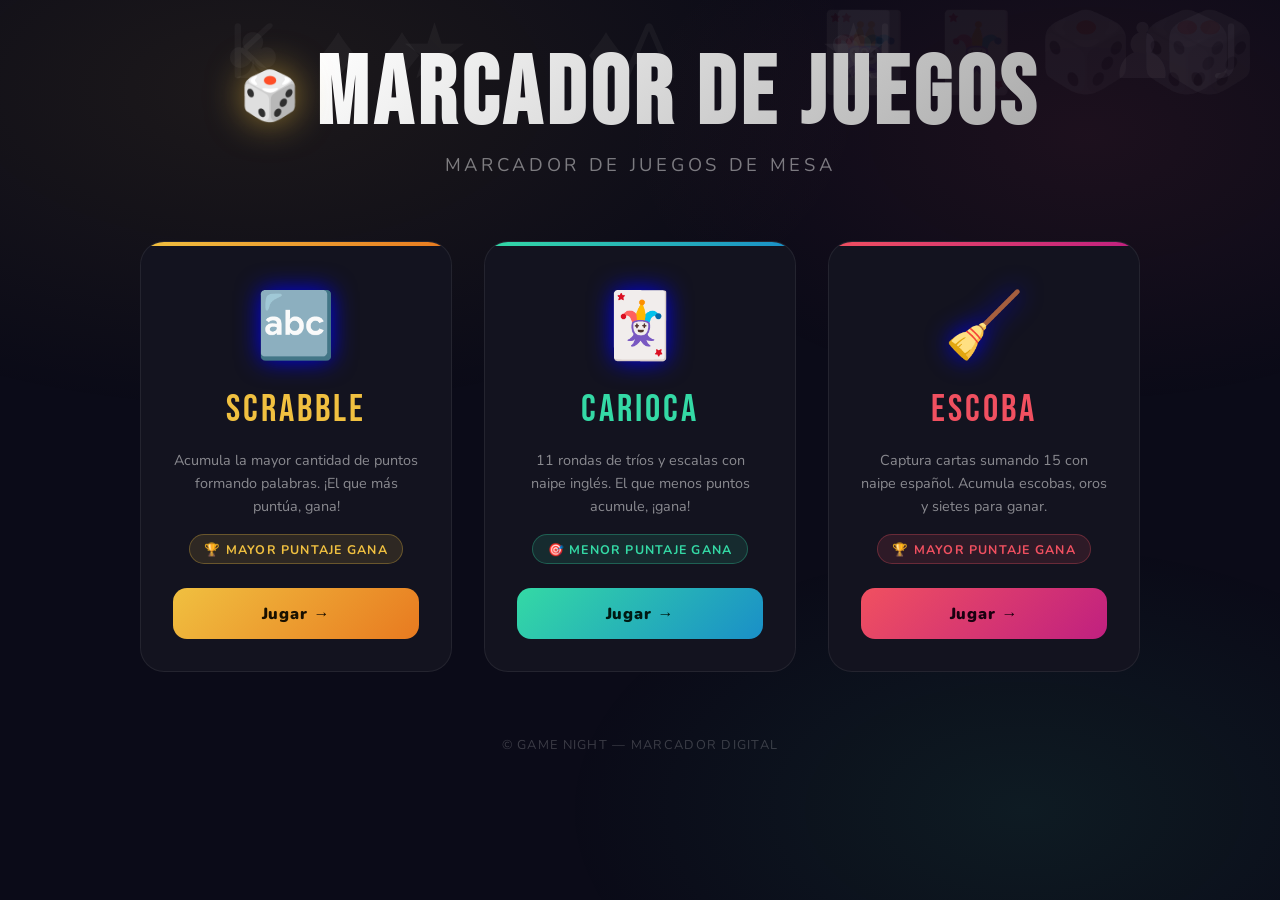
==== index.html @ a8ea11c2 "Add Game Points scoreboard app" ====
<!DOCTYPE html>
<html lang="es">
<head>
<meta charset="UTF-8">
<meta name="viewport" content="width=device-width, initial-scale=1.0">
<title>🎲 Marcador de Juegos</title>
<link href="https://fonts.googleapis.com/css2?family=Bebas+Neue&family=Nunito:wght@400;600;700;900&display=swap" rel="stylesheet">
<style>
  *, *::before, *::after { box-sizing: border-box; margin: 0; padding: 0; }

  :root {
    --bg: #0b0b18;
    --surface: #13131f;
    --border: rgba(255,255,255,0.07);
    --scrabble: #f0c040;
    --scrabble2: #e87a20;
    --carioca: #34d9a5;
    --carioca2: #1a8fc8;
    --escoba: #f05060;
    --escoba2: #c02080;
  }

  html, body {
    min-height: 100vh;
    background: var(--bg);
    font-family: 'Nunito', sans-serif;
    color: #fff;
    overflow-x: hidden;
  }

  /* Animated background */
  body::before {
    content: '';
    position: fixed; inset: 0; z-index: 0;
    background:
      radial-gradient(ellipse 80% 60% at 20% 10%, rgba(240,192,64,0.08) 0%, transparent 60%),
      radial-gradient(ellipse 60% 50% at 80% 90%, rgba(52,217,165,0.08) 0%, transparent 60%),
      radial-gradient(ellipse 60% 50% at 85% 15%, rgba(240,80,96,0.08) 0%, transparent 60%);
    pointer-events: none;
  }

  /* Floating cards bg */
  .bg-cards {
    position: fixed; inset: 0; z-index: 0; pointer-events: none; overflow: hidden;
  }
  .bg-card {
    position: absolute;
    font-size: clamp(3rem, 6vw, 7rem);
    opacity: 0.04;
    animation: floatCard linear infinite;
    user-select: none;
  }

  @keyframes floatCard {
    0%   { transform: translateY(110vh) rotate(0deg); opacity: 0; }
    5%   { opacity: 0.04; }
    95%  { opacity: 0.04; }
    100% { transform: translateY(-20vh) rotate(360deg); opacity: 0; }
  }

  .wrapper {
    position: relative; z-index: 1;
    min-height: 100vh;
    display: flex; flex-direction: column;
    align-items: center;
    padding: 3rem 1.5rem 4rem;
  }

  /* Header */
  .logo-row {
    display: flex; align-items: center; gap: 1rem;
    margin-bottom: 0.5rem;
    animation: fadeDown 0.7s ease both;
  }
  .logo-dice {
    font-size: 3rem;
    filter: drop-shadow(0 0 18px rgba(240,192,64,0.6));
    animation: spin 8s linear infinite;
  }
  @keyframes spin { to { transform: rotate(360deg); } }

  h1 {
    font-family: 'Bebas Neue', sans-serif;
    font-size: clamp(3rem, 9vw, 6rem);
    letter-spacing: 0.05em;
    background: linear-gradient(135deg, #fff 0%, #aaa 100%);
    -webkit-background-clip: text; -webkit-text-fill-color: transparent;
    line-height: 1;
  }

  .subtitle {
    font-size: clamp(0.9rem, 2.5vw, 1.15rem);
    color: rgba(255,255,255,0.45);
    letter-spacing: 0.2em;
    text-transform: uppercase;
    margin-bottom: 4rem;
    animation: fadeDown 0.7s 0.15s ease both;
  }

  @keyframes fadeDown {
    from { opacity:0; transform:translateY(-20px); }
    to   { opacity:1; transform:translateY(0); }
  }

  /* Game cards */
  .games-grid {
    display: grid;
    grid-template-columns: repeat(auto-fit, minmax(280px, 1fr));
    gap: 2rem;
    width: 100%; max-width: 1000px;
  }

  .game-card {
    position: relative;
    background: var(--surface);
    border: 1px solid var(--border);
    border-radius: 24px;
    padding: 2.5rem 2rem 2rem;
    display: flex; flex-direction: column; align-items: center;
    gap: 1rem;
    overflow: hidden;
    cursor: pointer;
    transition: transform 0.3s, box-shadow 0.3s, border-color 0.3s;
    text-decoration: none;
    animation: cardIn 0.6s ease both;
  }
  .game-card:nth-child(1) { animation-delay: 0.2s; }
  .game-card:nth-child(2) { animation-delay: 0.35s; }
  .game-card:nth-child(3) { animation-delay: 0.5s; }

  @keyframes cardIn {
    from { opacity:0; transform:translateY(30px) scale(0.95); }
    to   { opacity:1; transform:translateY(0) scale(1); }
  }

  /* Glow blob */
  .game-card::before {
    content: '';
    position: absolute;
    width: 200px; height: 200px;
    border-radius: 50%;
    filter: blur(60px);
    top: -60px; left: 50%; transform: translateX(-50%);
    opacity: 0;
    transition: opacity 0.4s;
  }
  .game-card:hover::before { opacity: 1; }
  .card-scrabble::before  { background: var(--scrabble); }
  .card-carioca::before   { background: var(--carioca); }
  .card-escoba::before    { background: var(--escoba); }

  .game-card:hover {
    transform: translateY(-8px) scale(1.02);
  }
  .card-scrabble:hover  { box-shadow: 0 20px 60px rgba(240,192,64,0.25); border-color: rgba(240,192,64,0.4); }
  .card-carioca:hover   { box-shadow: 0 20px 60px rgba(52,217,165,0.25); border-color: rgba(52,217,165,0.4); }
  .card-escoba:hover    { box-shadow: 0 20px 60px rgba(240,80,96,0.25);  border-color: rgba(240,80,96,0.4); }

  /* Top accent bar */
  .card-accent {
    position: absolute; top: 0; left: 0; right: 0; height: 4px; border-radius: 24px 24px 0 0;
  }
  .card-scrabble .card-accent { background: linear-gradient(90deg, var(--scrabble), var(--scrabble2)); }
  .card-carioca  .card-accent { background: linear-gradient(90deg, var(--carioca), var(--carioca2)); }
  .card-escoba   .card-accent { background: linear-gradient(90deg, var(--escoba), var(--escoba2)); }

  .card-emoji {
    font-size: 4rem;
    filter: drop-shadow(0 0 12px currentColor);
    transition: transform 0.3s;
    position: relative; z-index: 1;
  }
  .game-card:hover .card-emoji { transform: scale(1.15) rotate(-5deg); }

  .card-title {
    font-family: 'Bebas Neue', sans-serif;
    font-size: 2.4rem;
    letter-spacing: 0.08em;
    position: relative; z-index: 1;
  }
  .card-scrabble .card-title  { color: var(--scrabble); }
  .card-carioca  .card-title  { color: var(--carioca); }
  .card-escoba   .card-title  { color: var(--escoba); }

  .card-desc {
    font-size: 0.9rem;
    color: rgba(255,255,255,0.5);
    text-align: center;
    line-height: 1.6;
    position: relative; z-index: 1;
  }

  .card-tag {
    display: inline-flex; align-items: center; gap: 0.4rem;
    font-size: 0.78rem; font-weight: 700;
    text-transform: uppercase; letter-spacing: 0.1em;
    padding: 0.35rem 0.9rem;
    border-radius: 999px;
    position: relative; z-index: 1;
    margin-top: auto;
  }
  .card-scrabble .card-tag { background: rgba(240,192,64,0.12); color: var(--scrabble); border: 1px solid rgba(240,192,64,0.3); }
  .card-carioca  .card-tag { background: rgba(52,217,165,0.12); color: var(--carioca); border: 1px solid rgba(52,217,165,0.3); }
  .card-escoba   .card-tag { background: rgba(240,80,96,0.12);  color: var(--escoba);  border: 1px solid rgba(240,80,96,0.3); }

  .btn-play {
    width: 100%;
    padding: 0.9rem;
    border-radius: 14px;
    border: none;
    font-family: 'Nunito', sans-serif;
    font-size: 1rem; font-weight: 900;
    letter-spacing: 0.05em;
    cursor: pointer;
    transition: opacity 0.2s, transform 0.2s;
    position: relative; z-index: 1;
    margin-top: 0.5rem;
  }
  .btn-play:hover { opacity: 0.88; transform: scale(0.98); }
  .card-scrabble .btn-play { background: linear-gradient(135deg, var(--scrabble), var(--scrabble2)); color: #1a1000; }
  .card-carioca  .btn-play { background: linear-gradient(135deg, var(--carioca), var(--carioca2)); color: #001a12; }
  .card-escoba   .btn-play { background: linear-gradient(135deg, var(--escoba), var(--escoba2)); color: #1a0010; }

  /* Footer */
  .footer {
    margin-top: 4rem;
    font-size: 0.8rem;
    color: rgba(255,255,255,0.2);
    letter-spacing: 0.1em;
    text-transform: uppercase;
    animation: fadeDown 0.7s 0.7s ease both;
  }

  @media (max-width: 480px) {
    .wrapper { padding: 2rem 1rem 3rem; }
    .games-grid { grid-template-columns: 1fr; }
    .logo-dice { display: none; }
  }
</style>
</head>
<body>

<div class="bg-cards" id="bgCards"></div>

<div class="wrapper">
  <div class="logo-row">
    <span class="logo-dice">🎲</span>
    <h1>Marcador de Juegos</h1>
  </div>
  <p class="subtitle">Marcador de Juegos de Mesa</p>

  <div class="games-grid">

    <!-- Scrabble -->
    <a class="game-card card-scrabble" href="scrabble.html" target="_blank">
      <div class="card-accent"></div>
      <div class="card-emoji">🔤</div>
      <div class="card-title">Scrabble</div>
      <p class="card-desc">Acumula la mayor cantidad de puntos formando palabras. ¡El que más puntúa, gana!</p>
      <span class="card-tag">🏆 Mayor puntaje gana</span>
      <button class="btn-play">Jugar →</button>
    </a>

    <!-- Carioca -->
    <a class="game-card card-carioca" href="carioca.html" target="_blank">
      <div class="card-accent"></div>
      <div class="card-emoji">🃏</div>
      <div class="card-title">Carioca</div>
      <p class="card-desc">11 rondas de tríos y escalas con naipe inglés. El que menos puntos acumule, ¡gana!</p>
      <span class="card-tag">🎯 Menor puntaje gana</span>
      <button class="btn-play">Jugar →</button>
    </a>

    <!-- Escoba -->
    <a class="game-card card-escoba" href="escoba.html" target="_blank">
      <div class="card-accent"></div>
      <div class="card-emoji">🧹</div>
      <div class="card-title">Escoba</div>
      <p class="card-desc">Captura cartas sumando 15 con naipe español. Acumula escobas, oros y sietes para ganar.</p>
      <span class="card-tag">🏆 Mayor puntaje gana</span>
      <button class="btn-play">Jugar →</button>
    </a>

  </div>

  <p class="footer">© Game Night — Marcador Digital</p>
</div>

<script>
  const symbols = ['♠','♥','♦','♣','🃏','★','♟','🎲','A','K','Q','J'];
  const container = document.getElementById('bgCards');
  for (let i = 0; i < 18; i++) {
    const el = document.createElement('div');
    el.className = 'bg-card';
    el.textContent = symbols[Math.floor(Math.random() * symbols.length)];
    el.style.left = `${Math.random() * 100}%`;
    el.style.animationDuration = `${12 + Math.random() * 18}s`;
    el.style.animationDelay = `${-Math.random() * 20}s`;
    container.appendChild(el);
  }
</script>
</body>
</html>
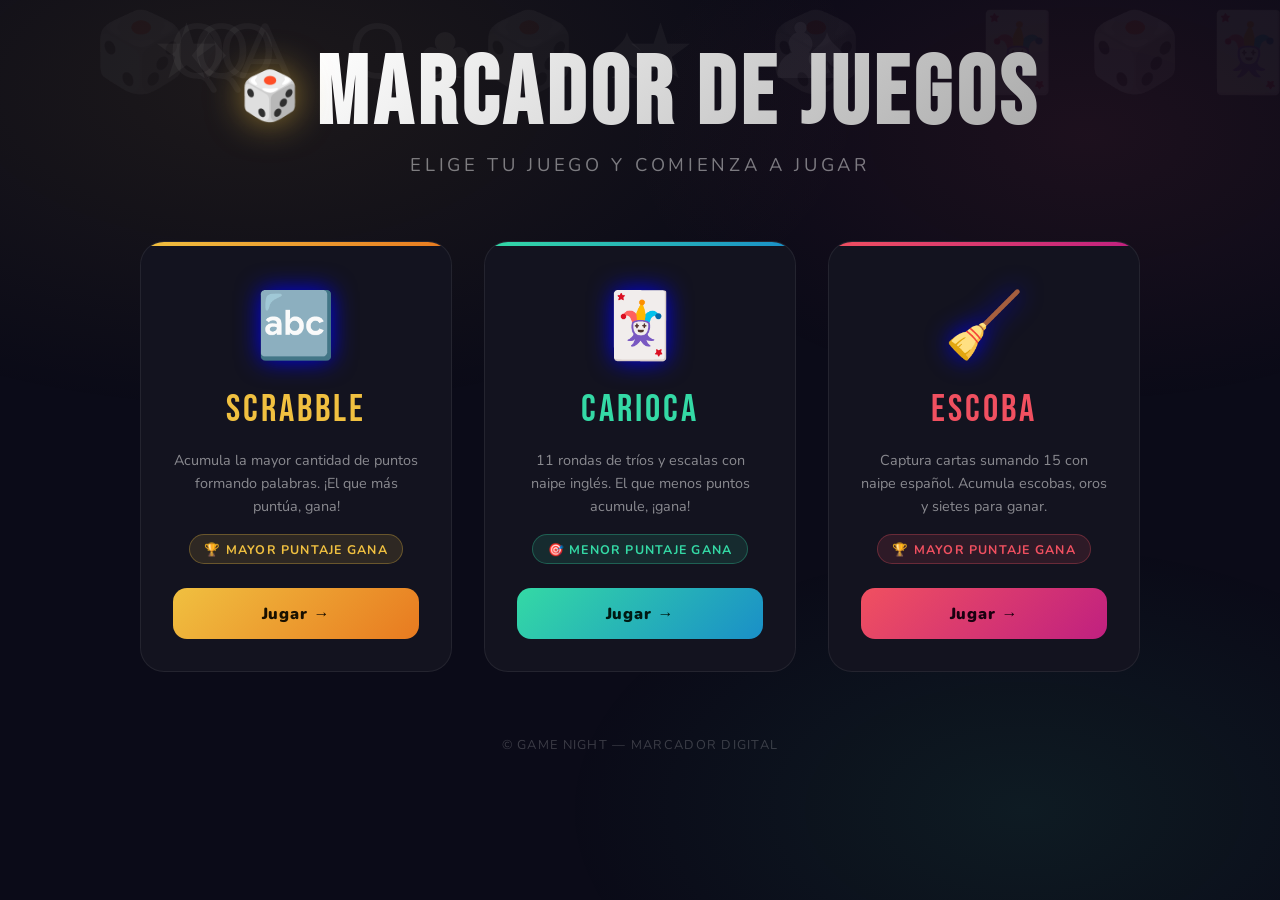
==== commit 5069ea80: "feat: UX improvements across all 3 game scorecards - Add inline total score badge next to player nam" ====
--- a/index.html
+++ b/index.html
@@ -247,7 +247,7 @@
     <span class="logo-dice">🎲</span>
     <h1>Marcador de Juegos</h1>
   </div>
-  <p class="subtitle">Marcador de Juegos de Mesa</p>
+  <p class="subtitle">Elige tu juego y comienza a jugar</p>
 
   <div class="games-grid">
 
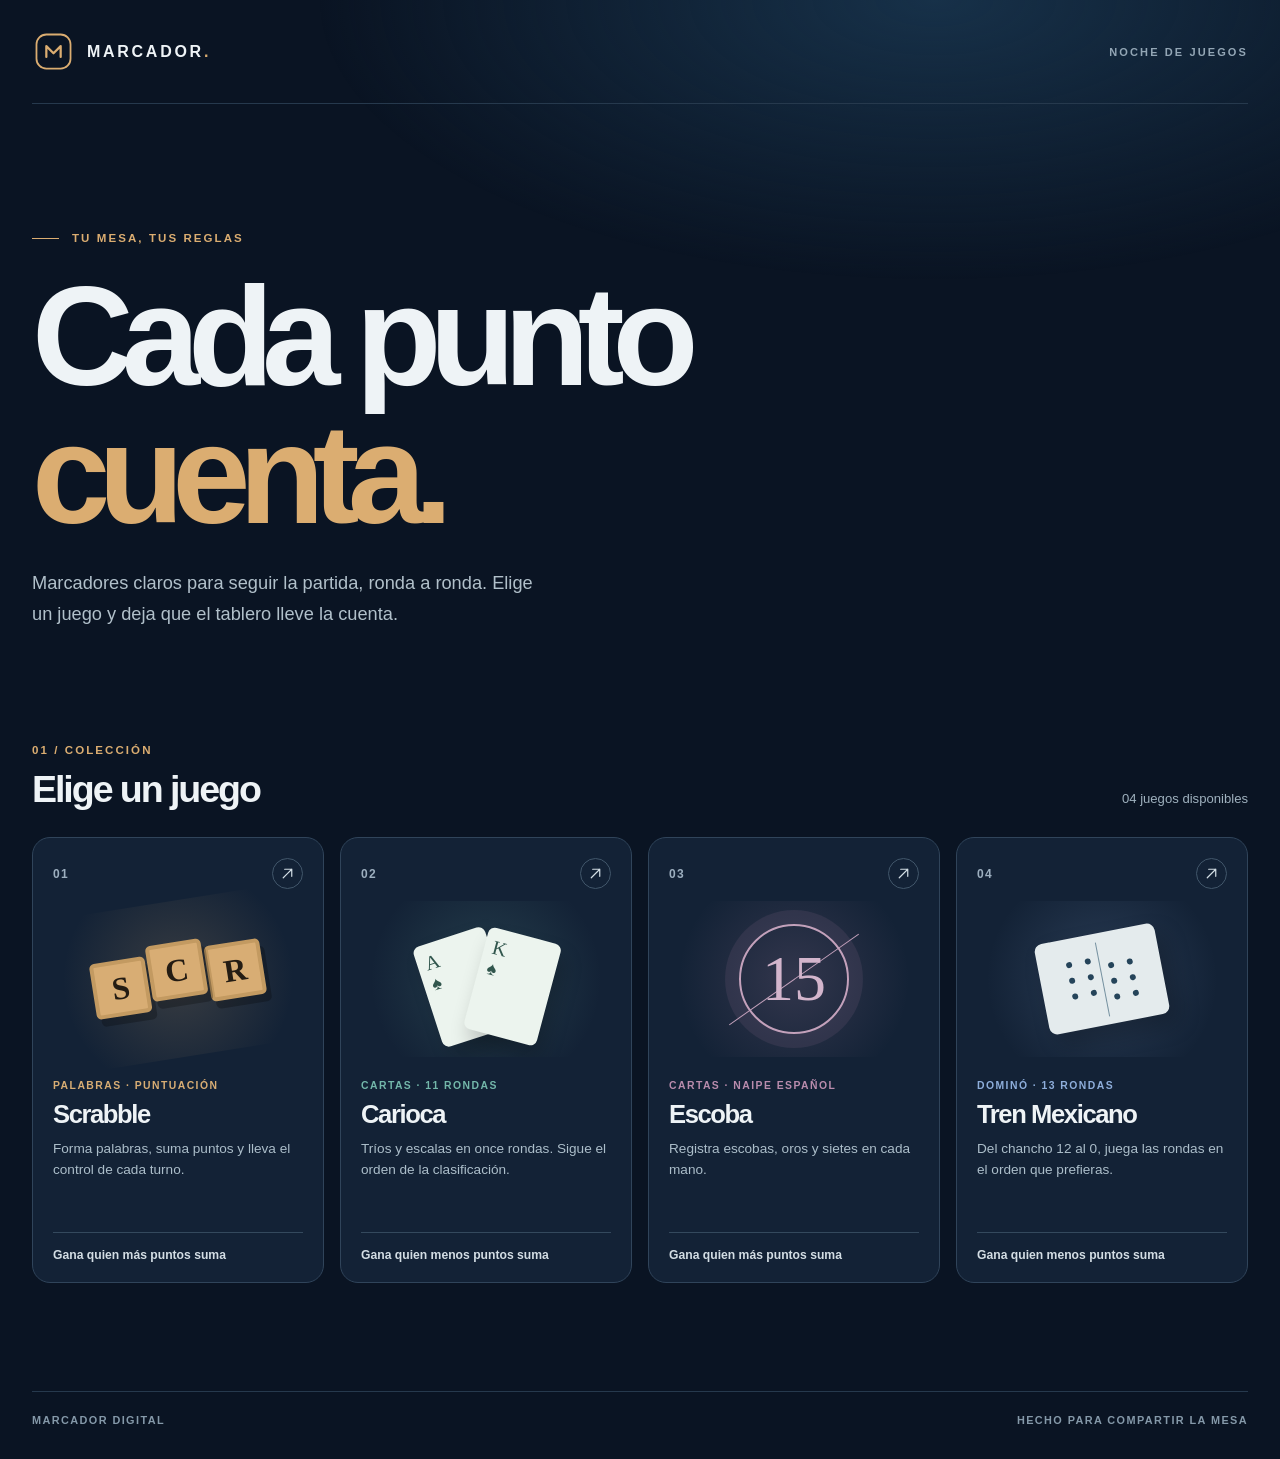
==== commit 8dfbebf5: "feat: add Mexican Train scorecard and saved games" ====
--- a/index.html
+++ b/index.html
@@ -1,303 +1,50 @@
 <!DOCTYPE html>
 <html lang="es">
 <head>
-<meta charset="UTF-8">
-<meta name="viewport" content="width=device-width, initial-scale=1.0">
-<title>🎲 Marcador de Juegos</title>
-<link href="https://fonts.googleapis.com/css2?family=Bebas+Neue&family=Nunito:wght@400;600;700;900&display=swap" rel="stylesheet">
-<style>
-  *, *::before, *::after { box-sizing: border-box; margin: 0; padding: 0; }
-
-  :root {
-    --bg: #0b0b18;
-    --surface: #13131f;
-    --border: rgba(255,255,255,0.07);
-    --scrabble: #f0c040;
-    --scrabble2: #e87a20;
-    --carioca: #34d9a5;
-    --carioca2: #1a8fc8;
-    --escoba: #f05060;
-    --escoba2: #c02080;
-  }
-
-  html, body {
-    min-height: 100vh;
-    background: var(--bg);
-    font-family: 'Nunito', sans-serif;
-    color: #fff;
-    overflow-x: hidden;
-  }
-
-  /* Animated background */
-  body::before {
-    content: '';
-    position: fixed; inset: 0; z-index: 0;
-    background:
-      radial-gradient(ellipse 80% 60% at 20% 10%, rgba(240,192,64,0.08) 0%, transparent 60%),
-      radial-gradient(ellipse 60% 50% at 80% 90%, rgba(52,217,165,0.08) 0%, transparent 60%),
-      radial-gradient(ellipse 60% 50% at 85% 15%, rgba(240,80,96,0.08) 0%, transparent 60%);
-    pointer-events: none;
-  }
-
-  /* Floating cards bg */
-  .bg-cards {
-    position: fixed; inset: 0; z-index: 0; pointer-events: none; overflow: hidden;
-  }
-  .bg-card {
-    position: absolute;
-    font-size: clamp(3rem, 6vw, 7rem);
-    opacity: 0.04;
-    animation: floatCard linear infinite;
-    user-select: none;
-  }
-
-  @keyframes floatCard {
-    0%   { transform: translateY(110vh) rotate(0deg); opacity: 0; }
-    5%   { opacity: 0.04; }
-    95%  { opacity: 0.04; }
-    100% { transform: translateY(-20vh) rotate(360deg); opacity: 0; }
-  }
-
-  .wrapper {
-    position: relative; z-index: 1;
-    min-height: 100vh;
-    display: flex; flex-direction: column;
-    align-items: center;
-    padding: 3rem 1.5rem 4rem;
-  }
-
-  /* Header */
-  .logo-row {
-    display: flex; align-items: center; gap: 1rem;
-    margin-bottom: 0.5rem;
-    animation: fadeDown 0.7s ease both;
-  }
-  .logo-dice {
-    font-size: 3rem;
-    filter: drop-shadow(0 0 18px rgba(240,192,64,0.6));
-    animation: spin 8s linear infinite;
-  }
-  @keyframes spin { to { transform: rotate(360deg); } }
-
-  h1 {
-    font-family: 'Bebas Neue', sans-serif;
-    font-size: clamp(3rem, 9vw, 6rem);
-    letter-spacing: 0.05em;
-    background: linear-gradient(135deg, #fff 0%, #aaa 100%);
-    -webkit-background-clip: text; -webkit-text-fill-color: transparent;
-    line-height: 1;
-  }
-
-  .subtitle {
-    font-size: clamp(0.9rem, 2.5vw, 1.15rem);
-    color: rgba(255,255,255,0.45);
-    letter-spacing: 0.2em;
-    text-transform: uppercase;
-    margin-bottom: 4rem;
-    animation: fadeDown 0.7s 0.15s ease both;
-  }
-
-  @keyframes fadeDown {
-    from { opacity:0; transform:translateY(-20px); }
-    to   { opacity:1; transform:translateY(0); }
-  }
-
-  /* Game cards */
-  .games-grid {
-    display: grid;
-    grid-template-columns: repeat(auto-fit, minmax(280px, 1fr));
-    gap: 2rem;
-    width: 100%; max-width: 1000px;
-  }
-
-  .game-card {
-    position: relative;
-    background: var(--surface);
-    border: 1px solid var(--border);
-    border-radius: 24px;
-    padding: 2.5rem 2rem 2rem;
-    display: flex; flex-direction: column; align-items: center;
-    gap: 1rem;
-    overflow: hidden;
-    cursor: pointer;
-    transition: transform 0.3s, box-shadow 0.3s, border-color 0.3s;
-    text-decoration: none;
-    animation: cardIn 0.6s ease both;
-  }
-  .game-card:nth-child(1) { animation-delay: 0.2s; }
-  .game-card:nth-child(2) { animation-delay: 0.35s; }
-  .game-card:nth-child(3) { animation-delay: 0.5s; }
-
-  @keyframes cardIn {
-    from { opacity:0; transform:translateY(30px) scale(0.95); }
-    to   { opacity:1; transform:translateY(0) scale(1); }
-  }
-
-  /* Glow blob */
-  .game-card::before {
-    content: '';
-    position: absolute;
-    width: 200px; height: 200px;
-    border-radius: 50%;
-    filter: blur(60px);
-    top: -60px; left: 50%; transform: translateX(-50%);
-    opacity: 0;
-    transition: opacity 0.4s;
-  }
-  .game-card:hover::before { opacity: 1; }
-  .card-scrabble::before  { background: var(--scrabble); }
-  .card-carioca::before   { background: var(--carioca); }
-  .card-escoba::before    { background: var(--escoba); }
-
-  .game-card:hover {
-    transform: translateY(-8px) scale(1.02);
-  }
-  .card-scrabble:hover  { box-shadow: 0 20px 60px rgba(240,192,64,0.25); border-color: rgba(240,192,64,0.4); }
-  .card-carioca:hover   { box-shadow: 0 20px 60px rgba(52,217,165,0.25); border-color: rgba(52,217,165,0.4); }
-  .card-escoba:hover    { box-shadow: 0 20px 60px rgba(240,80,96,0.25);  border-color: rgba(240,80,96,0.4); }
-
-  /* Top accent bar */
-  .card-accent {
-    position: absolute; top: 0; left: 0; right: 0; height: 4px; border-radius: 24px 24px 0 0;
-  }
-  .card-scrabble .card-accent { background: linear-gradient(90deg, var(--scrabble), var(--scrabble2)); }
-  .card-carioca  .card-accent { background: linear-gradient(90deg, var(--carioca), var(--carioca2)); }
-  .card-escoba   .card-accent { background: linear-gradient(90deg, var(--escoba), var(--escoba2)); }
-
-  .card-emoji {
-    font-size: 4rem;
-    filter: drop-shadow(0 0 12px currentColor);
-    transition: transform 0.3s;
-    position: relative; z-index: 1;
-  }
-  .game-card:hover .card-emoji { transform: scale(1.15) rotate(-5deg); }
-
-  .card-title {
-    font-family: 'Bebas Neue', sans-serif;
-    font-size: 2.4rem;
-    letter-spacing: 0.08em;
-    position: relative; z-index: 1;
-  }
-  .card-scrabble .card-title  { color: var(--scrabble); }
-  .card-carioca  .card-title  { color: var(--carioca); }
-  .card-escoba   .card-title  { color: var(--escoba); }
-
-  .card-desc {
-    font-size: 0.9rem;
-    color: rgba(255,255,255,0.5);
-    text-align: center;
-    line-height: 1.6;
-    position: relative; z-index: 1;
-  }
-
-  .card-tag {
-    display: inline-flex; align-items: center; gap: 0.4rem;
-    font-size: 0.78rem; font-weight: 700;
-    text-transform: uppercase; letter-spacing: 0.1em;
-    padding: 0.35rem 0.9rem;
-    border-radius: 999px;
-    position: relative; z-index: 1;
-    margin-top: auto;
-  }
-  .card-scrabble .card-tag { background: rgba(240,192,64,0.12); color: var(--scrabble); border: 1px solid rgba(240,192,64,0.3); }
-  .card-carioca  .card-tag { background: rgba(52,217,165,0.12); color: var(--carioca); border: 1px solid rgba(52,217,165,0.3); }
-  .card-escoba   .card-tag { background: rgba(240,80,96,0.12);  color: var(--escoba);  border: 1px solid rgba(240,80,96,0.3); }
-
-  .btn-play {
-    width: 100%;
-    padding: 0.9rem;
-    border-radius: 14px;
-    border: none;
-    font-family: 'Nunito', sans-serif;
-    font-size: 1rem; font-weight: 900;
-    letter-spacing: 0.05em;
-    cursor: pointer;
-    transition: opacity 0.2s, transform 0.2s;
-    position: relative; z-index: 1;
-    margin-top: 0.5rem;
-  }
-  .btn-play:hover { opacity: 0.88; transform: scale(0.98); }
-  .card-scrabble .btn-play { background: linear-gradient(135deg, var(--scrabble), var(--scrabble2)); color: #1a1000; }
-  .card-carioca  .btn-play { background: linear-gradient(135deg, var(--carioca), var(--carioca2)); color: #001a12; }
-  .card-escoba   .btn-play { background: linear-gradient(135deg, var(--escoba), var(--escoba2)); color: #1a0010; }
-
-  /* Footer */
-  .footer {
-    margin-top: 4rem;
-    font-size: 0.8rem;
-    color: rgba(255,255,255,0.2);
-    letter-spacing: 0.1em;
-    text-transform: uppercase;
-    animation: fadeDown 0.7s 0.7s ease both;
-  }
-
-  @media (max-width: 480px) {
-    .wrapper { padding: 2rem 1rem 3rem; }
-    .games-grid { grid-template-columns: 1fr; }
-    .logo-dice { display: none; }
-  }
-</style>
+  <meta charset="UTF-8">
+  <meta name="viewport" content="width=device-width, initial-scale=1.0">
+  <meta name="theme-color" content="#0a1423">
+  <title>Marcador de Juegos</title>
+  <link rel="stylesheet" href="theme.css">
 </head>
-<body>
-
-<div class="bg-cards" id="bgCards"></div>
-
-<div class="wrapper">
-  <div class="logo-row">
-    <span class="logo-dice">🎲</span>
-    <h1>Marcador de Juegos</h1>
-  </div>
-  <p class="subtitle">Elige tu juego y comienza a jugar</p>
-
-  <div class="games-grid">
-
-    <!-- Scrabble -->
-    <a class="game-card card-scrabble" href="scrabble.html" target="_blank">
-      <div class="card-accent"></div>
-      <div class="card-emoji">🔤</div>
-      <div class="card-title">Scrabble</div>
-      <p class="card-desc">Acumula la mayor cantidad de puntos formando palabras. ¡El que más puntúa, gana!</p>
-      <span class="card-tag">🏆 Mayor puntaje gana</span>
-      <button class="btn-play">Jugar →</button>
-    </a>
-
-    <!-- Carioca -->
-    <a class="game-card card-carioca" href="carioca.html" target="_blank">
-      <div class="card-accent"></div>
-      <div class="card-emoji">🃏</div>
-      <div class="card-title">Carioca</div>
-      <p class="card-desc">11 rondas de tríos y escalas con naipe inglés. El que menos puntos acumule, ¡gana!</p>
-      <span class="card-tag">🎯 Menor puntaje gana</span>
-      <button class="btn-play">Jugar →</button>
-    </a>
-
-    <!-- Escoba -->
-    <a class="game-card card-escoba" href="escoba.html" target="_blank">
-      <div class="card-accent"></div>
-      <div class="card-emoji">🧹</div>
-      <div class="card-title">Escoba</div>
-      <p class="card-desc">Captura cartas sumando 15 con naipe español. Acumula escobas, oros y sietes para ganar.</p>
-      <span class="card-tag">🏆 Mayor puntaje gana</span>
-      <button class="btn-play">Jugar →</button>
-    </a>
-
-  </div>
-
-  <p class="footer">© Game Night — Marcador Digital</p>
-</div>
-
-<script>
-  const symbols = ['♠','♥','♦','♣','🃏','★','♟','🎲','A','K','Q','J'];
-  const container = document.getElementById('bgCards');
-  for (let i = 0; i < 18; i++) {
-    const el = document.createElement('div');
-    el.className = 'bg-card';
-    el.textContent = symbols[Math.floor(Math.random() * symbols.length)];
-    el.style.left = `${Math.random() * 100}%`;
-    el.style.animationDuration = `${12 + Math.random() * 18}s`;
-    el.style.animationDelay = `${-Math.random() * 20}s`;
-    container.appendChild(el);
-  }
-</script>
+<body class="home">
+  <main class="home-shell">
+    <header class="home-header">
+      <div class="brand-mark" aria-hidden="true"><svg viewBox="0 0 48 48" fill="none"><rect x="5" y="5" width="38" height="38" rx="11" stroke="currentColor" stroke-width="2"/><path d="M16 30V18l8 8 8-8v12" stroke="currentColor" stroke-width="2.5" stroke-linecap="round" stroke-linejoin="round"/></svg></div>
+      <span class="brand-name">MARCADOR<span class="brand-dot">.</span></span>
+      <span class="brand-caption">NOCHE DE JUEGOS</span>
+    </header>
+    <section class="home-intro" aria-labelledby="home-title">
+      <div class="eyebrow"><span class="eyebrow-line"></span> TU MESA, TUS REGLAS</div>
+      <h1 id="home-title">Cada punto<br><em>cuenta.</em></h1>
+      <p>Marcadores claros para seguir la partida, ronda a ronda. Elige un juego y deja que el tablero lleve la cuenta.</p>
+    </section>
+    <section class="game-section" aria-labelledby="games-title">
+      <div class="section-heading"><div><span class="section-kicker">01 / COLECCIÓN</span><h2 id="games-title">Elige un juego</h2></div><span class="game-count">04 juegos disponibles</span></div>
+      <div class="games-grid">
+        <a class="game-card card-scrabble" href="scrabble.html" aria-label="Abrir marcador de Scrabble">
+          <div class="game-card-top"><span class="game-number">01</span><span class="card-arrow" aria-hidden="true"><svg viewBox="0 0 24 24" fill="none"><path d="M6 18 18 6M8 6h10v10" stroke="currentColor" stroke-width="1.7" stroke-linecap="round" stroke-linejoin="round"/></svg></span></div>
+          <div class="game-art art-scrabble" aria-hidden="true"><span>S</span><span>C</span><span>R</span></div>
+          <div class="game-card-content"><span class="card-category">PALABRAS · PUNTUACIÓN</span><h3>Scrabble</h3><p>Forma palabras, suma puntos y lleva el control de cada turno.</p><span class="score-rule">Gana quien más puntos suma</span></div>
+        </a>
+        <a class="game-card card-carioca" href="carioca.html" aria-label="Abrir marcador de Carioca">
+          <div class="game-card-top"><span class="game-number">02</span><span class="card-arrow" aria-hidden="true"><svg viewBox="0 0 24 24" fill="none"><path d="M6 18 18 6M8 6h10v10" stroke="currentColor" stroke-width="1.7" stroke-linecap="round" stroke-linejoin="round"/></svg></span></div>
+          <div class="game-art art-carioca" aria-hidden="true"><span class="playing-card card-one">A<span>♠</span></span><span class="playing-card card-two">K<span>♠</span></span></div>
+          <div class="game-card-content"><span class="card-category">CARTAS · 11 RONDAS</span><h3>Carioca</h3><p>Tríos y escalas en once rondas. Sigue el orden de la clasificación.</p><span class="score-rule">Gana quien menos puntos suma</span></div>
+        </a>
+        <a class="game-card card-escoba" href="escoba.html" aria-label="Abrir marcador de Escoba">
+          <div class="game-card-top"><span class="game-number">03</span><span class="card-arrow" aria-hidden="true"><svg viewBox="0 0 24 24" fill="none"><path d="M6 18 18 6M8 6h10v10" stroke="currentColor" stroke-width="1.7" stroke-linecap="round" stroke-linejoin="round"/></svg></span></div>
+          <div class="game-art art-escoba" aria-hidden="true"><span>15</span><i></i></div>
+          <div class="game-card-content"><span class="card-category">CARTAS · NAIPE ESPAÑOL</span><h3>Escoba</h3><p>Registra escobas, oros y sietes en cada mano.</p><span class="score-rule">Gana quien más puntos suma</span></div>
+        </a>
+        <a class="game-card card-tren" href="tren_mexicano.html" aria-label="Abrir marcador de Tren Mexicano">
+          <div class="game-card-top"><span class="game-number">04</span><span class="card-arrow" aria-hidden="true"><svg viewBox="0 0 24 24" fill="none"><path d="M6 18 18 6M8 6h10v10" stroke="currentColor" stroke-width="1.7" stroke-linecap="round" stroke-linejoin="round"/></svg></span></div>
+          <div class="game-art art-tren" aria-hidden="true"><span class="domino-half"><i></i><i></i><i></i><i></i><i></i><i></i></span><span class="domino-divider"></span><span class="domino-half"><i></i><i></i><i></i><i></i><i></i><i></i></span></div>
+          <div class="game-card-content"><span class="card-category">DOMINÓ · 13 RONDAS</span><h3>Tren Mexicano</h3><p>Del chancho 12 al 0, juega las rondas en el orden que prefieras.</p><span class="score-rule">Gana quien menos puntos suma</span></div>
+        </a>
+      </div>
+    </section>
+    <footer class="home-footer"><span>MARCADOR DIGITAL</span><span>HECHO PARA COMPARTIR LA MESA</span></footer>
+  </main>
 </body>
 </html>
--- a/theme.css
+++ b/theme.css
@@ -0,0 +1,165 @@
+/* Shared visual layer. Game state and layout visibility remain controlled by each page. */
+:root {
+  color-scheme: dark;
+  --bg: #0a1423;
+  --surface: #121f30;
+  --surface2: #18283a;
+  --text: #f4f7f9;
+  --muted: #a8b8c7;
+  --border: #2b3d50;
+}
+html { scroll-behavior: smooth; }
+body { -webkit-font-smoothing: antialiased; }
+button, input, select { font: inherit; }
+button, a { -webkit-tap-highlight-color: transparent; }
+:focus-visible { outline: 2px solid #d3e1eb; outline-offset: 3px; }
+
+/* Game pages: refinement only; their scripts and phase switching are untouched. */
+body:not(.home) {
+  background: #0a1423;
+  color: #f4f7f9;
+  font-family: Inter, ui-sans-serif, -apple-system, BlinkMacSystemFont, "Segoe UI", sans-serif;
+}
+body:not(.home)::before {
+  background: radial-gradient(ellipse 65% 48% at 50% -12%, color-mix(in srgb, var(--accent) 12%, transparent), transparent 78%);
+}
+body:not(.home) .app { max-width: 980px; padding-top: 2.4rem; }
+body:not(.home) .header { margin-bottom: 2.4rem; }
+body:not(.home) .header-back {
+  border: 1px solid #2a3d51; background: #132236; border-radius: 100px;
+  padding: .58rem .9rem; color: #c5d1dc; font-size: .82rem; font-weight: 700;
+}
+body:not(.home) .header h1 {
+  color: #f4f7f9; background: none; -webkit-text-fill-color: currentColor;
+  font-family: Inter, ui-sans-serif, -apple-system, BlinkMacSystemFont, "Segoe UI", sans-serif;
+  font-weight: 800; letter-spacing: -.055em; line-height: 1.08;
+  font-size: clamp(2.6rem, 7vw, 4.5rem);
+}
+body:not(.home) .header p { color: #a9bac8; line-height: 1.55; margin-top: .6rem; }
+body:not(.home) .card,
+body:not(.home) .modal-box,
+body:not(.home) .podium-item {
+  background: #121f30; border: 1px solid #2b3d50;
+  border-radius: 18px; box-shadow: 0 16px 45px rgba(0, 0, 0, .13);
+}
+body:not(.home) .card { padding: clamp(1.2rem, 3vw, 1.9rem); }
+body:not(.home) .card-title {
+  color: #dce7ee; font-size: .76rem; font-weight: 800;
+  letter-spacing: .11em; margin-bottom: 1.1rem;
+}
+body:not(.home) .input-row input,
+body:not(.home) .score-field input,
+body:not(.home) .mini-field input,
+body:not(.home) input[type="text"],
+body:not(.home) input[type="number"],
+body:not(.home) select {
+  background: #18283a; color: #f4f7f9; border: 1px solid #364a5f;
+  border-radius: 10px; min-height: 44px;
+}
+body:not(.home) input::placeholder { color: #93a7b8; }
+body:not(.home) input:focus,
+body:not(.home) select:focus { border-color: var(--accent); box-shadow: 0 0 0 3px color-mix(in srgb, var(--accent) 15%, transparent); }
+body:not(.home) .btn { border-radius: 10px; min-height: 44px; font-size: .9rem; font-weight: 750; letter-spacing: 0; }
+body:not(.home) .btn:hover { opacity: 1; filter: brightness(1.08); transform: translateY(-1px); }
+body:not(.home) .btn-primary { background: var(--accent); color: #07121d; }
+body:not(.home) .btn-ghost { background: #1c3045; border-color: #375069; color: #e5edf2; }
+body:not(.home) .btn-danger { background: #7d303b; color: #fff; }
+body:not(.home) .btn-success { background: #216e58; color: #fff; }
+body:not(.home) .score-table { border-collapse: separate; border-spacing: 0; min-width: max-content; }
+body:not(.home) .score-table th { color: #b7c9d6; background: #1b2c40; border-bottom-color: #364a5f; }
+body:not(.home) .score-table td { border-bottom-color: #2b3d50; }
+body:not(.home) .score-table tr:last-child td { border-bottom: 0; }
+body:not(.home) .total-cell,
+body:not(.home) .round-badge,
+body:not(.home) .place-score,
+body:not(.home) .stat-val { color: var(--accent); }
+body:not(.home) .round-badge,
+body:not(.home) .place-score,
+body:not(.home) .stat-val,
+body:not(.home) .place-num,
+body:not(.home) .modal-title {
+  font-family: Inter, ui-sans-serif, -apple-system, BlinkMacSystemFont, "Segoe UI", sans-serif;
+  font-weight: 800; letter-spacing: -.035em;
+}
+body:not(.home) .player-chip,
+body:not(.home) .stat-box,
+body:not(.home) .info-item,
+body:not(.home) .score-breakdown { background: #192a3d; border-color: #32485f; }
+body:not(.home) .session-note,
+body:not(.home) .empty-hint,
+body:not(.home) .info-text { color: #a9bac8; }
+body:not(.home) .toast { background: #1b2d41; border-color: #41566b; }
+@media (max-width: 600px) {
+  body:not(.home) .app { padding: 1.3rem .85rem 3rem; }
+  body:not(.home) .card { padding: 1.2rem; }
+  body:not(.home) .score-table { font-size: .84rem; }
+}
+
+/* Home */
+.home, .home * { box-sizing: border-box; }
+.home { margin: 0; min-height: 100vh; background: #0a1423; color: #eef3f6; font-family: Inter, ui-sans-serif, -apple-system, BlinkMacSystemFont, "Segoe UI", sans-serif; }
+.home::before { content: ""; position: fixed; inset: 0; pointer-events: none; background: radial-gradient(ellipse 65% 42% at 73% 0%, #173149 0%, transparent 74%); }
+.home-shell { position: relative; width: min(1216px, calc(100% - 64px)); margin: 0 auto; }
+.home-header { height: 104px; display: flex; align-items: center; gap: 12px; border-bottom: 1px solid #26394d; }
+.brand-mark { width: 43px; height: 43px; color: #dbad71; }
+.brand-mark svg { display: block; width: 100%; height: 100%; }
+.brand-name { font-size: 1rem; font-weight: 850; letter-spacing: .17em; }
+.brand-dot { color: #dbad71; }
+.brand-caption { margin-left: auto; color: #93a6b5; font-size: .69rem; font-weight: 750; letter-spacing: .19em; }
+.home-intro { padding: clamp(76px, 10vw, 132px) 0 92px; max-width: 770px; }
+.eyebrow, .section-kicker { color: #dbad71; font-size: .72rem; font-weight: 800; letter-spacing: .18em; }
+.eyebrow { display: flex; align-items: center; gap: 13px; }
+.eyebrow-line { display: inline-block; width: 27px; height: 1px; background: #dbad71; }
+.home-intro h1 { margin: 24px 0; font-size: clamp(4.5rem, 11vw, 9rem); font-weight: 800; line-height: .98; letter-spacing: -.085em; }
+.home-intro h1 em { color: #dbad71; font-style: normal; }
+.home-intro p { max-width: 520px; color: #b1c0ca; font-size: clamp(1rem, 1.7vw, 1.14rem); line-height: 1.7; }
+.game-section { padding-bottom: 108px; }
+.section-heading { display: flex; align-items: end; justify-content: space-between; gap: 24px; margin-bottom: 26px; }
+.section-heading h2 { margin: 10px 0 0; font-size: clamp(1.65rem, 3vw, 2.35rem); letter-spacing: -.055em; }
+.game-count { color: #9fb1be; font-size: .82rem; padding-bottom: 5px; }
+.games-grid { display: grid; grid-template-columns: repeat(4, minmax(0, 1fr)); gap: 16px; }
+.game-card { display: flex; flex-direction: column; min-width: 0; min-height: 446px; padding: 20px; color: #eef3f6; text-decoration: none; background: #132236; border: 1px solid #30445a; border-radius: 18px; overflow: hidden; transition: transform .25s ease, border-color .25s ease, background .25s ease, box-shadow .25s ease; }
+.game-card:hover { transform: translateY(-5px); background: #192b40; border-color: #667f92; box-shadow: 0 24px 50px rgba(0,0,0,.25); }
+.game-card-top { display: flex; align-items: center; justify-content: space-between; }
+.game-number { font-size: .75rem; font-weight: 800; letter-spacing: .12em; color: #9dafbf; }
+.card-arrow { display: grid; place-items: center; width: 31px; height: 31px; border: 1px solid #41566a; border-radius: 50%; color: #d2dde4; font-size: 1rem; transition: background .25s, color .25s; }
+.game-card:hover .card-arrow { background: #e3b77d; color: #142335; border-color: #e3b77d; }
+.game-art { position: relative; height: 156px; display: flex; align-items: center; justify-content: center; margin: 12px -20px 23px; overflow: hidden; background: radial-gradient(circle at center, color-mix(in srgb, var(--card-accent) 19%, transparent), transparent 70%); }
+.card-scrabble { --card-accent: #d8ad74; }
+.card-carioca { --card-accent: #73b7aa; }
+.card-escoba { --card-accent: #b98cad; }
+.card-tren { --card-accent: #8eaedb; }
+.art-scrabble { gap: 2px; transform: rotate(-9deg); }
+.art-scrabble span { width: 56px; height: 56px; display: grid; place-items: center; color: #241c13; font-family: Georgia, serif; font-size: 2rem; font-weight: 700; background: #d8ad74; border: 4px solid #c39a61; border-radius: 5px; box-shadow: 4px 8px 0 rgba(0,0,0,.25); }
+.art-scrabble span:nth-child(2) { transform: translateY(-9px); }
+.art-carioca .playing-card { position: absolute; width: 75px; height: 105px; border-radius: 7px; background: #ecf4ee; color: #31564d; padding: 8px; font-family: Georgia, serif; font-size: 1.25rem; box-shadow: 7px 12px 20px rgba(0,0,0,.2); }
+.art-carioca .playing-card span { display: block; font-size: 1.15rem; }
+.art-carioca .card-one { transform: rotate(-18deg) translateX(-24px); }
+.art-carioca .card-two { transform: rotate(15deg) translateX(27px); }
+.art-escoba span { position: relative; z-index: 1; display: grid; place-items: center; width: 110px; height: 110px; border: 2px solid #c3a1bb; border-radius: 50%; font-family: Georgia, serif; font-size: 4rem; color: #d3b5cc; box-shadow: 0 0 0 14px rgba(185,140,173,.11); }
+.art-escoba i { position: absolute; width: 158px; height: 1px; background: #c3a1bb; transform: rotate(-35deg); }
+.art-tren { width: auto; }
+.art-tren::before { content: ""; position: absolute; width: 122px; height: 92px; background: #e4ebed; border-radius: 8px; transform: rotate(-11deg); box-shadow: 8px 12px 22px rgba(0,0,0,.22); }
+.domino-half { z-index: 1; display: grid; grid-template-columns: repeat(2, 1fr); gap: 10px 13px; transform: rotate(-11deg); margin: 0 8px; }
+.domino-half i { width: 6px; height: 6px; border-radius: 50%; background: #25445a; }
+.domino-divider { z-index: 1; height: 75px; width: 1px; background: #7590a0; transform: rotate(-11deg); }
+.game-card-content { display: flex; flex-direction: column; flex: 1; }
+.card-category { font-size: .65rem; font-weight: 850; letter-spacing: .14em; color: var(--card-accent); }
+.game-card h3 { font-size: clamp(1.38rem, 2vw, 1.7rem); letter-spacing: -.055em; line-height: 1.14; margin: 9px 0; }
+.game-card p { color: #acbeca; font-size: .85rem; line-height: 1.55; margin: 0 0 23px; }
+.score-rule { margin-top: auto; padding-top: 15px; border-top: 1px solid #34495d; color: #d3dde4; font-size: .76rem; font-weight: 700; }
+.home-footer { display: flex; justify-content: space-between; gap: 20px; padding: 22px 0 33px; border-top: 1px solid #26394d; color: #8599a9; font-size: .68rem; font-weight: 750; letter-spacing: .13em; }
+@media (max-width: 1040px) { .games-grid { grid-template-columns: repeat(2, minmax(0, 1fr)); } .game-card { min-height: 415px; } }
+@media (max-width: 600px) { .home-shell { width: min(100% - 32px, 460px); } .home-header { height: 78px; } .brand-caption { display: none; } .home-intro { padding: 77px 0 66px; } .home-intro h1 { font-size: clamp(4rem, 17vw, 6rem); } .section-heading { align-items: start; } .game-count { font-size: .72rem; text-align: right; } .games-grid { grid-template-columns: 1fr; gap: 12px; } .game-card { min-height: 380px; } .game-section { padding-bottom: 80px; } .home-footer span:last-child { display: none; } }
+@media (prefers-reduced-motion: reduce) { *, *::before, *::after { scroll-behavior: auto !important; animation-duration: .01ms !important; transition-duration: .01ms !important; } }
+.card-arrow svg { width: 17px; height: 17px; }
+body:not(.home) .sessions-list { display: grid; gap: 10px; margin-top: 14px; }
+body:not(.home) .session-entry { display: flex; align-items: center; justify-content: space-between; gap: 12px; padding: 13px; background: #192a3d; border: 1px solid #344a61; border-radius: 11px; }
+body:not(.home) .session-entry.is-active { border-color: var(--accent); }
+body:not(.home) .session-entry-info { min-width: 0; display: grid; gap: 4px; }
+body:not(.home) .session-entry-info strong { color: #f2f6f8; overflow-wrap: anywhere; }
+body:not(.home) .session-entry-info span { color: #acbdc9; font-size: .79rem; line-height: 1.45; overflow-wrap: anywhere; }
+body:not(.home) .session-entry-actions { display: flex; gap: 6px; flex: none; }
+body:not(.home) .session-entry-actions .btn { min-height: 38px; padding: .55rem .8rem; }
+body:not(.home) .session-entry-actions .btn-danger { display: grid; place-items: center; padding: .55rem; width: 38px; }
+@media (max-width: 560px) { body:not(.home) .session-entry { align-items: stretch; flex-direction: column; } body:not(.home) .session-entry-actions .btn:first-child { flex: 1; justify-content: center; } }
